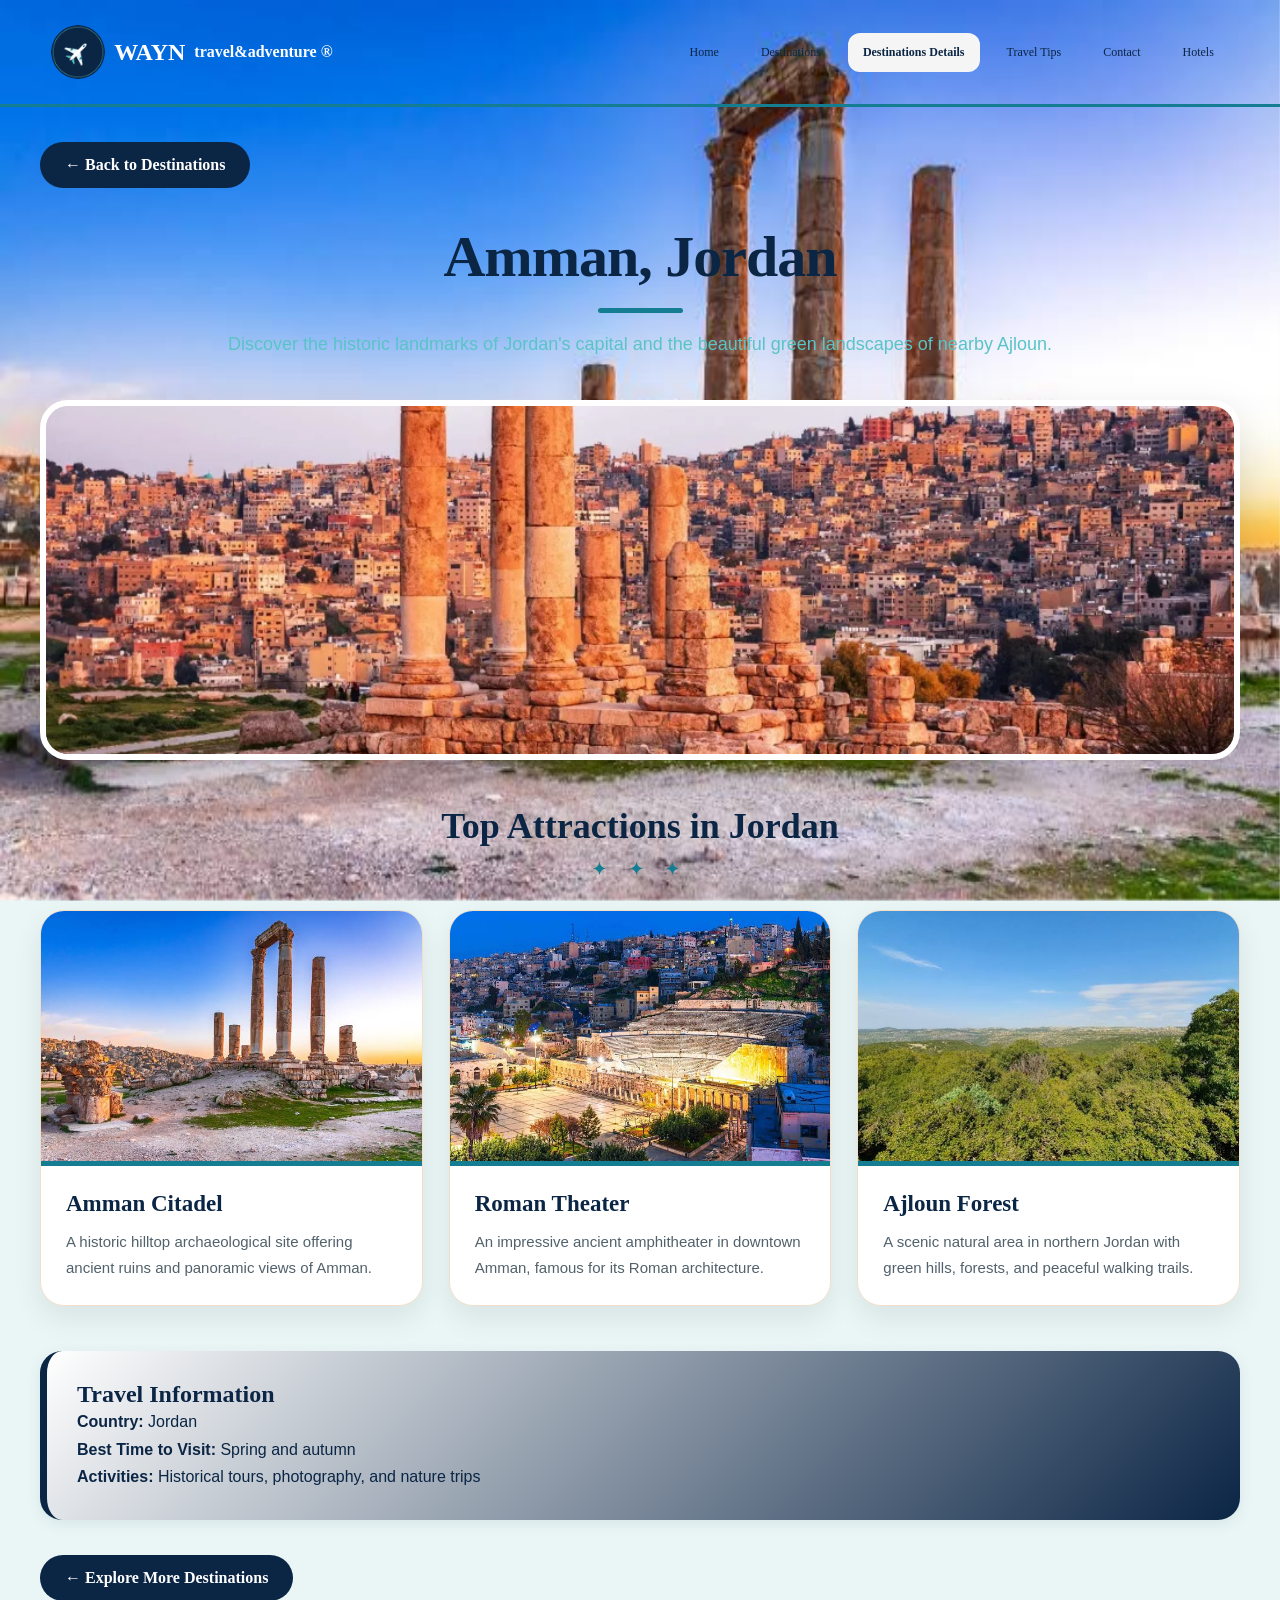
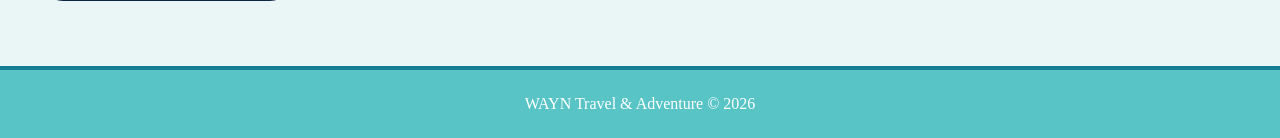
==== amman.html @ 709f1f23 ".." ====
<!DOCTYPE html>
<html lang="en">
<head>
    <meta charset="UTF-8">
    <meta name="viewport" content="width=device-width, initial-scale=1.0">
    <title>Amman | WAYN</title>
    <link rel="stylesheet" href="style.css">
</head>
<body class="details-page jordan-theme">
    <div class="background">
        <img src="bali/amman-citadel.jfif.jpeg" width="100%" height="100%">
    </div>
        <header class="site-header">
        <a href="index.html" class="logo">
            <img src="wayn-icon.png" alt="WAYN Logo">
            <strong>WAYN</strong>
            <span>travel&amp;adventure ®️</span>
        </a>
        <nav class="navbar">
            <a href="index.html">Home</a>
            <a href="project.html">Destinations</a>
            <a href="amman.html" class="active">Destinations Details</a>
            <a href="index.html#tips">Travel Tips</a>
            <a href="contact.html">Contact</a>
            <a href="hotels.html">Hotels</a>
        </nav>
    </header>

    <main class="details-container">
        <a href="project.html" class="back-button">← Back to Destinations</a>

        <section class="destination-intro">
            <h1>Amman, Jordan</h1>
            <p>Discover the historic landmarks of Jordan's capital and the beautiful green landscapes of nearby Ajloun.</p>
        </section>

        <div class="details-hero">
            <img src="Amman-2.webp" alt="Amman">
        </div>

        <h2 class="section-heading">Top Attractions in Jordan</h2>

        <section class="attractions-grid">
            <article class="attraction-card">
                <img src="bali/amman-citadel.jfif.jpeg" alt="Amman Citadel">
                <div class="attraction-info">
                    <h3>Amman Citadel</h3>
                    <p>A historic hilltop archaeological site offering ancient ruins and panoramic views of Amman.</p>
                </div>
            </article>

            <article class="attraction-card">
                <img src="bali/amman-theater.jfif.jpeg" alt="Roman Theater">
                <div class="attraction-info">
                    <h3>Roman Theater</h3>
                    <p>An impressive ancient amphitheater in downtown Amman, famous for its Roman architecture.</p>
                </div>
            </article>

            <article class="attraction-card">
                <img src="bali/amman-ajloun.jfif.jpeg" alt="Ajloun Forest">
                <div class="attraction-info">
                    <h3>Ajloun Forest</h3>
                    <p>A scenic natural area in northern Jordan with green hills, forests, and peaceful walking trails.</p>
                </div>
            </article>
        </section>

        <section class="travel-info">
            <h2>Travel Information</h2>
            <p><strong>Country:</strong> Jordan</p>
            <p><strong>Best Time to Visit:</strong> Spring and autumn</p>
            <p><strong>Activities:</strong> Historical tours, photography, and nature trips</p>
        </section>

        <a href="index.html" class="back-button">← Explore More Destinations</a>
    </main>

    <footer>
        <p>WAYN Travel &amp; Adventure ©️ 2026</p>
    </footer>
    <style>
    :root {
    --navy: #0B2545;
    --teal: #147D92;
    --aqua: #58C4C6;
    --light: #EAF6F6;
    --white: #FFFFFF;
}

* {
    box-sizing: border-box;
}
a {
    text-decoration: none;
}
.attractions-grid {
    display: grid;
    grid-template-columns: repeat(3, minmax(0, 1fr));
    gap: 24px;
    margin-bottom: 45px;
}

.attraction-card {
    overflow: hidden;
    background: white;
    border-radius: 16px;
    box-shadow: 0 6px 20px rgba(11, 37, 69, 0.12);
}

.attraction-card img {
    display: block;
    width: 100%;
    height: 235px;
    object-fit: cover;
}

.attraction-info {
    padding: 20px;
}

.attraction-info h3 {
    margin: 0 0 12px;
    color: var(--teal);
    font-size: 23px;
}

.attraction-info p {
    margin: 0;
    color: #4b6073;
    font-family: Arial, sans-serif;
    font-size: 15px;
    line-height: 1.7;
}

body {
    margin: 0;
    font-family: Georgia, "Times New Roman", serif;
}

.background{
       position: fixed;
                object-fit: cover;
                width: 100%;
                height: 100%;
                inset:0;
                z-index: -2;
}
.breadcrumb {
    display: block;
    width: 33%;
    min-width: 230px;
    padding: 13px 17px;
    margin-bottom: 65px;
    background: rgba(20, 125, 146, 0.75);
    border-radius: 10px;
    color: white;
    font-size: 19px;
    font-weight: bold;
}
.back-button {
    display: inline-block;
    padding: 12px 20px;
    background: var(--teal);
    color: white;
    border-radius: 9px;
    font-weight: bold;
}

.back-button:hover {
    background: var(--navy);
}
.destinations-grid {
    display: grid;
    grid-template-columns: repeat(3, minmax(0, 1fr));
    gap: 16px;
}

.destination-card {
    position: relative;
    height: 215px;
    border: 2px solid rgba(255, 255, 255, 0.65);
    border-radius: 16px;
    overflow: hidden;
    background-size: cover;
    background-position: center;
    box-shadow: 0 4px 16px rgba(0, 0, 0, 0.2);
}

.destination-card::before {
    content: "";
    position: absolute;
    inset: 0;
    background: linear-gradient(
        to bottom,
        rgba(0, 0, 0, 0.28),
        transparent 45%,
        rgba(0, 0, 0, 0.35)
    );
    pointer-events: none;
}

.destination-card h2 {
    position: absolute;
    top: 14px;
    left: 17px;
    right: 12px;
    margin: 0;
    color: white;
    font-size: 20px;
    text-shadow: 0 1px 4px rgba(0, 0, 0, 0.4);
}


.destination-card.bali {
    background-image: url("images/bali.jpeg");
}

.destination-card.thailand {
    background-image: url("images/thailand.jpg");
}

.destination-card.amman {
    background-image: url("images/amman.jpeg");
}

.destination-card.newyork {
    background-image: url("images/newyork.jpeg");
}

.destination-card.maldives {
    background-image: url("images/maldives.jpeg");
}

.destination-card.trabzon {
    background-image: url("images/trabzon.jpeg");
}
.details-page {
    min-height: 100vh;
    background: var(--light);
    color: var(--navy);
}

.details-page .site-header {
    background: transparent;
}

.details-container {
    max-width: 1250px;
    margin: auto;
    padding: 35px 25px 65px;
}
.destination-intro {
    padding: 35px 10px 25px;
    text-align: center;
}

.destination-intro h1 {
    margin: 0 0 15px;
    font-size: 43px;
}

.destination-intro p {
    max-width: 850px;
    margin: auto;
    color: #435a70;
    font-family: Arial, sans-serif;
    font-size: 18px;
    line-height: 1.8;
}

.details-hero {
    height: 360px;
    margin: 15px 0 45px;
    overflow: hidden;
    border-radius: 18px;
    box-shadow: 0 8px 25px rgba(11, 37, 69, 0.16);
}

.details-hero img {
    display: block;
    width: 100%;
    height: 100%;
    object-fit: cover;
}
footer {
    padding: 25px 15px;
    text-align: center;
    background: var(--navy);
    color: white;
}

.home-page footer {
    background: rgba(11, 37, 69, 0.85);
}
html {
    scroll-behavior: smooth;
}
.home-page {
    min-height: 100vh;
    color: white;
    background:
        linear-gradient(rgba(8, 23, 48, 0.1), rgba(8, 23, 48, 0.25)),
        url("images/back1.jpeg") center / cover fixed;
}

.home-main {
    max-width: 1500px;
    margin: auto;
    padding: 165px 4% 55px;
}
.home-extra {
    max-width: 1100px;
    margin: 30px auto 50px;
    padding: 25px;
    text-align: center;
    background: rgba(11, 37, 69, 0.75);
    border-radius: 15px;
}


.logo {
    display: flex;
    align-items: center;
    gap: 9px;
    color: white;
    white-space: nowrap;
}

.logo img {
    width: 54px;
    height: 54px;
    border-radius: 50%;
    object-fit: cover;
}

.logo strong {
    font-size: 24px;
}

.logo span {
    font-size: 16px;
    font-weight: bold;
}

.navbar {
    display: flex;
    flex-wrap: wrap;
    gap: 12px;
    align-items: center;
}

.navbar a {
    color: var(--navy);
    font-size: 12px;
    padding: 12px 15px;
    border-radius: 12px;
}

.navbar a:hover {
    background: white;
    color: var(--navy);
}

.navbar a.active {
    background: #f5f5f5;
    color: var(--navy);
    font-weight: bold;
}

.site-header {
    display: flex;
    align-items: center;
    justify-content: space-between;
    gap: 20px;
    padding: 25px 4%;
}
.section-heading {
    margin: 25px 0 30px;
    text-align: center;
    font-size: 30px;
}


.travel-info {
    margin-bottom: 35px;
    padding: 25px 30px;
    background: var(--navy);
    border-left: 6px solid var(--aqua);
    border-radius: 14px;
    box-shadow: 0 4px 15px rgba(11, 37, 69, 0.08);
    color: #0B2545;
}

.travel-info h2 {
    margin-top: 0;
    color: var(--teal);
}

.travel-info p {
    font-family: Arial, sans-serif;
    line-height: 1.7;
}


.view-button {
    position: absolute;
    left: 13px;
    bottom: 10px;
    z-index: 1;
    padding: 9px 16px;
    background: var(--teal);
    color: white;
    border-radius: 8px;
    font-weight: bold;
}

.view-button:hover {
    background: var(--navy);
}

@media (max-width: 950px) {
    .site-header {
        flex-direction: column;
    }

    .navbar {
        justify-content: center;
    }

    .home-main {
        padding-top: 75px;
    }

    .destinations-grid,
    .attractions-grid {
        grid-template-columns: repeat(2, minmax(0, 1fr));
    }
}

@media (max-width: 600px) {
    .logo strong {
        font-size: 20px;
    }

    .logo span {
        font-size: 13px;
    }

    .navbar {
        justify-content: center;
        gap: 4px;
    }

    .navbar a {
        font-size: 13px;
        padding: 9px;
    }

    .home-main {
        padding: 40px 15px;
    }

    .breadcrumb {
        width: 100%;
        margin-bottom: 35px;
    }

    .destinations-grid,
    .attractions-grid {
        grid-template-columns: 1fr;
    }

    .destination-card {
        height: 235px;
    }

    .details-container {
        padding: 25px 15px 45px;
    }

    .destination-intro h1 {
        font-size: 32px;
    }

    .details-hero {
        height: 230px;
    }
}



.jordan-theme {
    --page-bg: #FBF2E6;
    --page-primary: #0B2545;
    --page-accent: #147D92;
    --page-soft: #F2DFCA;
    --page-dark: #58C4C6;
     --navy: #0B2545;
    --teal: #147D92;
    --aqua: #58C4C6;
    --light: #EAF6F6;
    --white: #FFFFFF;
}



.details-page {
    
    color: var(--white);
}

.details-page .site-header {
    border-bottom: 3px solid var(--page-accent);
}

.details-page .navbar a.active {

    color: var(--navy);
}

.details-page .destination-intro h1 {
    color: var(--page-primary);
    font-size: clamp(36px, 5vw, 58px);
    letter-spacing: -1px;
}

.details-page .destination-intro h1::after {
    content: "";
    display: block;
    width: 85px;
    height: 5px;
    margin: 18px auto 0;
    border-radius: 10px;
    background: var(--page-accent);
}

.details-page .destination-intro p {
    color: var(--page-dark);
}

.details-page .details-hero {
    border: 6px solid white;
    border-radius: 28px;
    box-shadow: 0 18px 45px rgba(0, 0, 0, 0.15);
}

.details-page .section-heading {
    color: var(--page-primary);
    font-size: clamp(26px, 3vw, 36px);
}

.details-page .section-heading::after {
    content: "✦ ✦ ✦";
    display: block;
    margin-top: 12px;
    color: var(--page-accent);
    font-size: 17px;
    letter-spacing: 9px;
}

.details-page .attractions-grid {
    gap: 26px;
}

.details-page .attraction-card {
    border: 1px solid var(--page-soft);
    border-radius: 24px;
    background: white;
    box-shadow: 0 12px 30px rgba(0, 0, 0, 0.08);
    transition: transform 0.35s, box-shadow 0.35s;
}

.details-page .attraction-card:hover {
    transform: translateY(-10px);
    box-shadow: 0 22px 40px rgba(0, 0, 0, 0.15);
}

.details-page .attraction-card img {
    height: 250px;
    transition: transform 0.5s;
}

.details-page .attraction-card:hover img {
    transform: scale(1.06);
}

.details-page .attraction-card {
    isolation: isolate;
}

.details-page .attraction-info {
    padding: 25px;
    border-top: 5px solid var(--page-accent);
}

.details-page .attraction-info h3 {
    color: var(--page-primary);
}

.details-page .attraction-info p {
    color: #52616B;
}

.details-page .travel-info {
    background: linear-gradient(
        135deg,
        white,
        var(--navy)
    );
    border-left: 7px solid var(--page-primary);
    border-radius: 22px;
    padding: 30px;
}

.details-page .travel-info h2 {
    color: var(--page-primary);
}

.details-page .back-button {
    background: var(--page-primary);
    color: white;
    border-radius: 30px;
    padding: 14px 25px;
    transition: transform 0.3s, background 0.3s;
}

.details-page .back-button:hover {
    background: var(--page-dark);
    transform: translateY(-3px);
}

.details-page footer {
    background: var(--page-dark);
    border-top: 4px solid var(--page-accent);
}
</style>
</body>
</html>
---- style.css ----
*{
    padding: 0;
    margin: 0;
    box-sizing: border-box;
}
:root{
    --primary-navy:#0B2545;
    --secondary-teal:#147D92;
    --secondary-Aqua:#58C4C6;
    --secondary-lightblue:#EAF6F6;
    --secondary-White:#FFFFFF;
   
}
.dashboard{
    display: grid;
    grid-template-columns:250px 1fr ;
    grid-template-rows: 100px 1fr 60px;
    grid-template-areas:  
    "header header"
    "main main "
    "footer footer";
}
.dashboard .header{
grid-area:header;
background-color: var(--secondary-lightblue);
padding: 0px 20px;
display: flex;
justify-content: space-between;
align-items: center;
border-radius: 5px;
flex-wrap: wrap;
position:sticky;
top:0;
z-index: 999;
border-bottom:1px solid var(--secondary-White);
}
.dashboard .header .logo{
    display: flex;
    align-items: center;
    gap:12px;
}  

.dashboard .header .logo .brand{
    color: var(--primary-navy);
    font-weight: bold;
    font-size:24px;
    user-select: none;
    font-family:Cambria, Cochin, Georgia, Times, 'Times New Roman', serif
}
.dashboard .header .logo .tagline{

 color:var(--secondary-teal);
}
.dashboard .header .logo img{
    width: 70px;
}
.dashboard .header nav{
    display: flex;
    gap:10px;
    align-items: center;
    user-select: none;
    margin-right: 40px;
  
}
.dashboard .header nav a{
    background-color: var(--primary-navy);
    color:var(--secondary-lightblue);
    border-radius: 10px;
     text-decoration: none;
     padding: 5px;
     margin: 3px;
    transition: 0.3s;
}
.dashboard .header nav a:hover{
    background-color: var(--secondary-White);
    color: var(--primary-navy);
    border: 1px solid var(--primary-navy);
    transform:translateY(-2px);
   
}
.dashboard .header nav a.active{
    background-color: var(--secondary-White);
    color: var(--primary-navy);
    border: 1px solid var(--primary-navy);
}
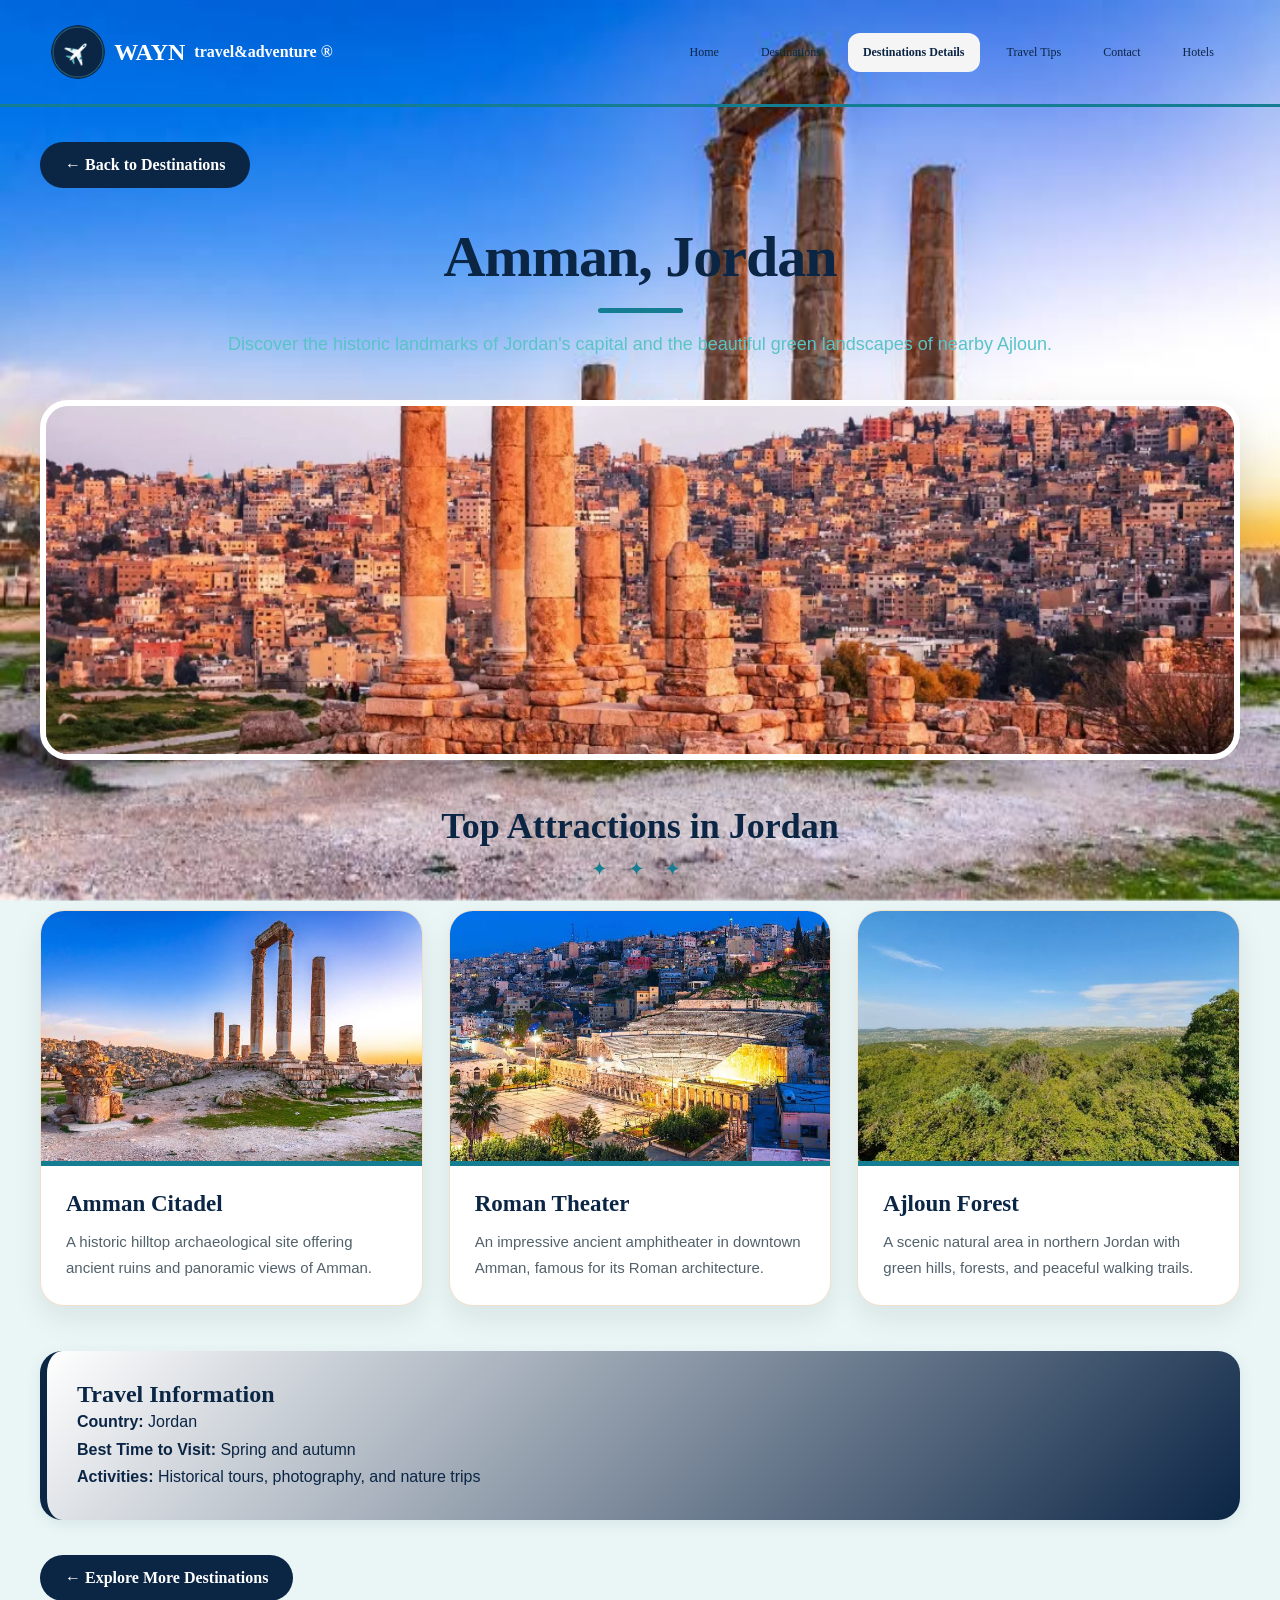
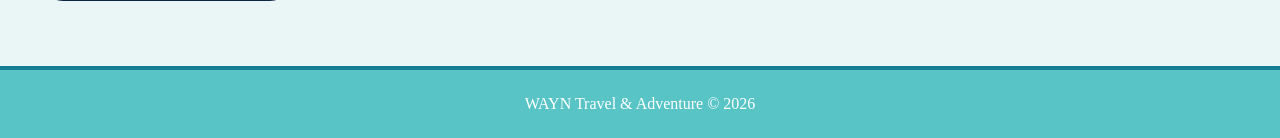
==== commit 3d38550e: "0" ====
--- a/amman.html
+++ b/amman.html
@@ -635,5 +635,6 @@
     border-top: 4px solid var(--page-accent);
 }
 </style>
+    <link rel="stylesheet" href="responsive.css">
 </body>
 </html>
--- a/responsive.css
+++ b/responsive.css
@@ -0,0 +1,37 @@
+/* Mobile layout shared by all WAYN pages */
+@media (max-width: 700px) {
+  *, *::before, *::after { box-sizing: border-box; }
+  html, body { width: 100%; max-width: 100%; overflow-x: hidden; }
+  body { min-width: 0; }
+  img, video { max-width: 100%; height: auto; }
+  header, .header, .site-header, .dashboard .header {
+    height: auto !important; min-height: 0 !important; padding: 12px 16px !important;
+    gap: 12px !important; flex-wrap: wrap !important; justify-content: center !important;
+  }
+  header nav, header ol, header > ol, nav, .navbar {
+    width: 100% !important; margin: 0 !important; padding: 0 !important;
+    display: flex !important; justify-content: center !important; align-items: center !important;
+    flex-wrap: wrap !important; gap: 6px !important;
+  }
+  header nav a, header ol a, .navbar a { padding: 7px 9px !important; font-size: 14px !important; white-space: normal !important; }
+  .container { width: 100% !important; min-height: 100vh !important; grid-template-columns: 12px minmax(0, 1fr) 12px !important; grid-template-rows: auto 1fr auto !important; gap: 10px !important; }
+  main, .home-main, .main-content { width: 100% !important; min-width: 0 !important; padding: 24px 0 !important; margin: 0 !important; grid-column: 2 !important; }
+  .countries, .destinations-grid, .contact-boxes, .footer-container, .hotels-grid, .hotel-grid, .tips-grid, .cards, .card-container, .details-grid, .grid-container {
+    width: 100% !important; max-width: 100% !important; grid-template-columns: minmax(0, 1fr) !important;
+    grid-auto-rows: auto !important; height: auto !important; gap: 16px !important; margin-left: auto !important; margin-right: auto !important;
+  }
+  .bali, .thailand, .amman, .newyork, .maldives, .trabzon, .destination-card, .contact-box, .hotel-card, .hotels-card, .card, .Details {
+    width: 100% !important; max-width: 100% !important; min-width: 0 !important;
+  }
+  .bali, .thailand, .amman, .newyork, .maldives, .trabzon, .destination-card, .hotel-card, .hotels-card, .card { min-height: 220px !important; }
+  .contact-hero { margin: 24px 12px !important; padding: 28px 16px !important; }
+  .contact-hero h2 { font-size: clamp(30px, 9vw, 44px) !important; }
+  .contact-box { padding: 20px !important; }
+  .contact-box input, .contact-box textarea, .contact-box button { font-size: 16px !important; }
+  footer { width: 100% !important; margin-top: 36px !important; padding: 32px 18px 18px !important; }
+  .footer-container { display: grid !important; }
+  .footer-bottom { grid-column: 1 !important; }
+  .background { position: fixed !important; inset: 0 !important; width: 100vw !important; height: 100vh !important; overflow: hidden !important; }
+  .background img { width: 100% !important; height: 100% !important; object-fit: cover !important; }
+  input, textarea, select, button { max-width: 100%; }
+}
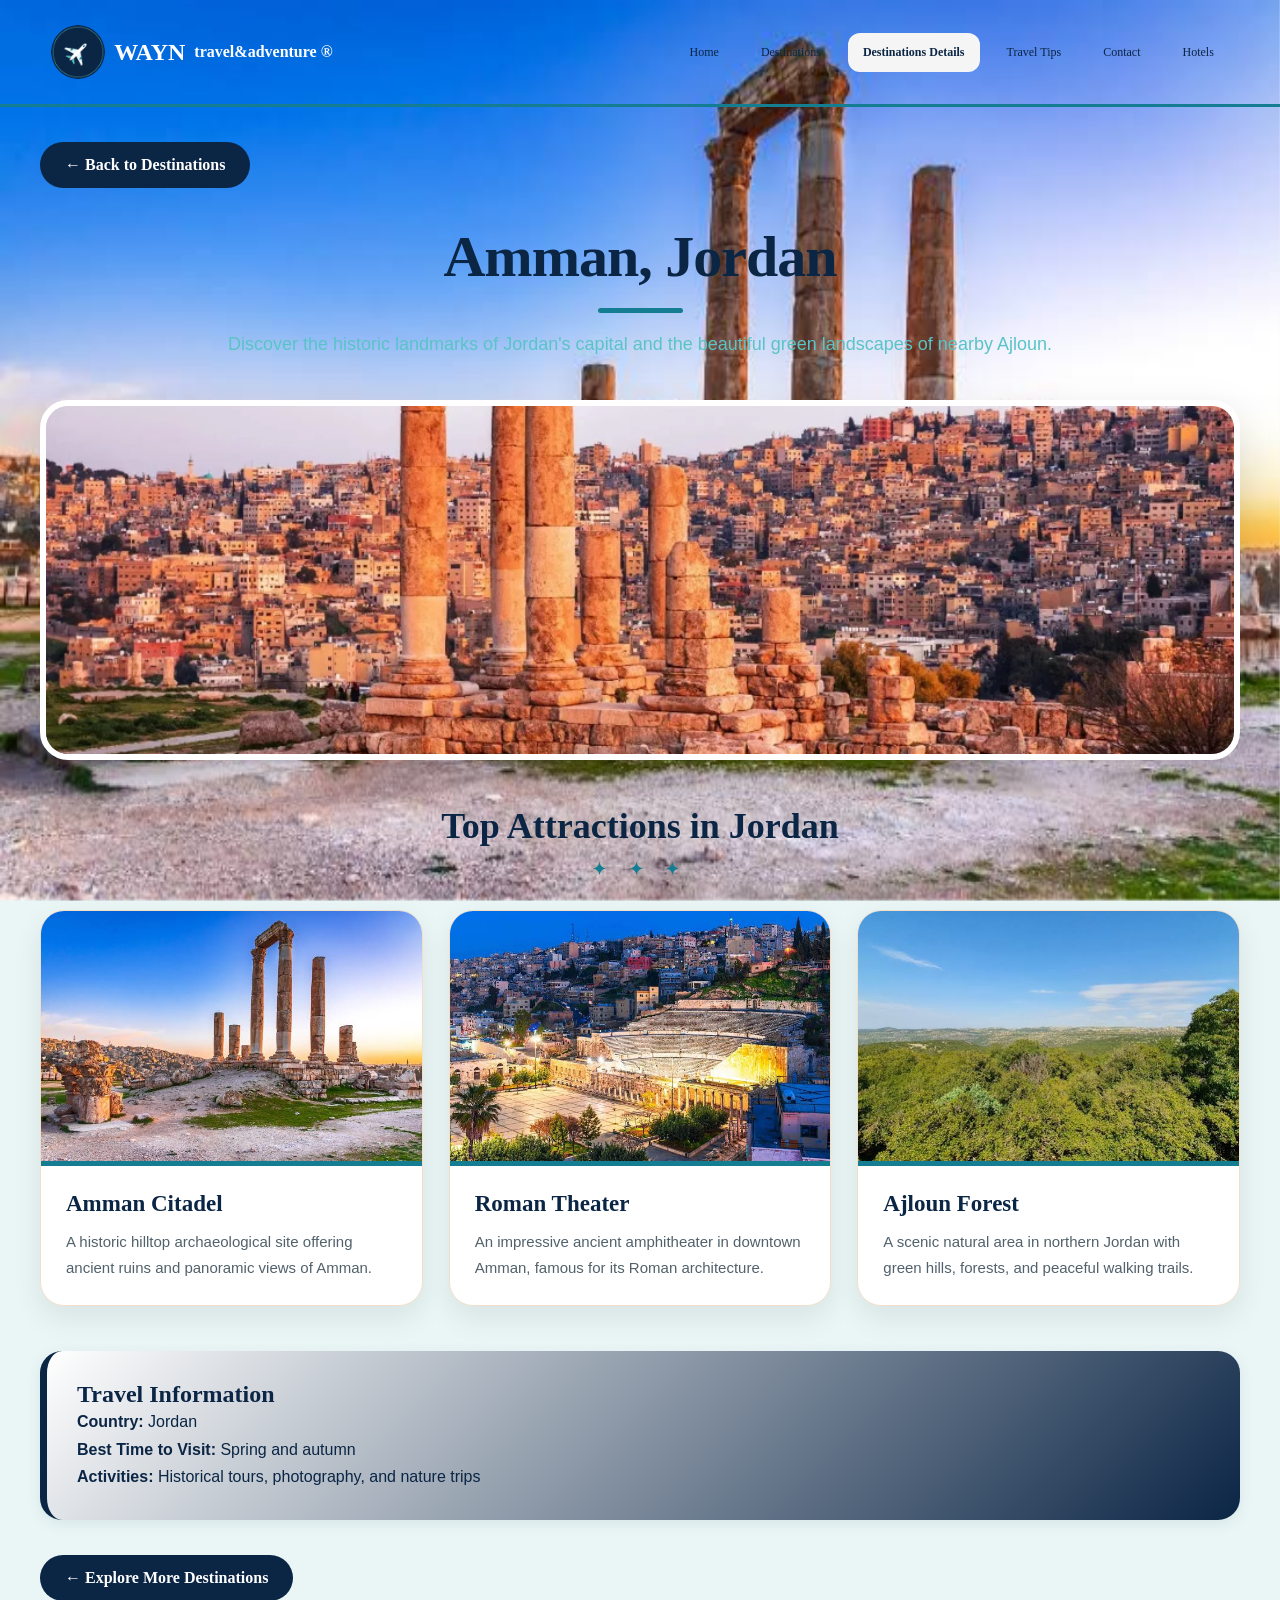
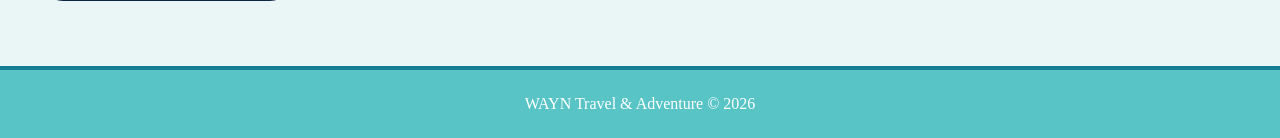
==== commit ee908ff6: "." ====
--- a/amman.html
+++ b/amman.html
@@ -635,6 +635,5 @@
     border-top: 4px solid var(--page-accent);
 }
 </style>
-    <link rel="stylesheet" href="responsive.css">
 </body>
 </html>
